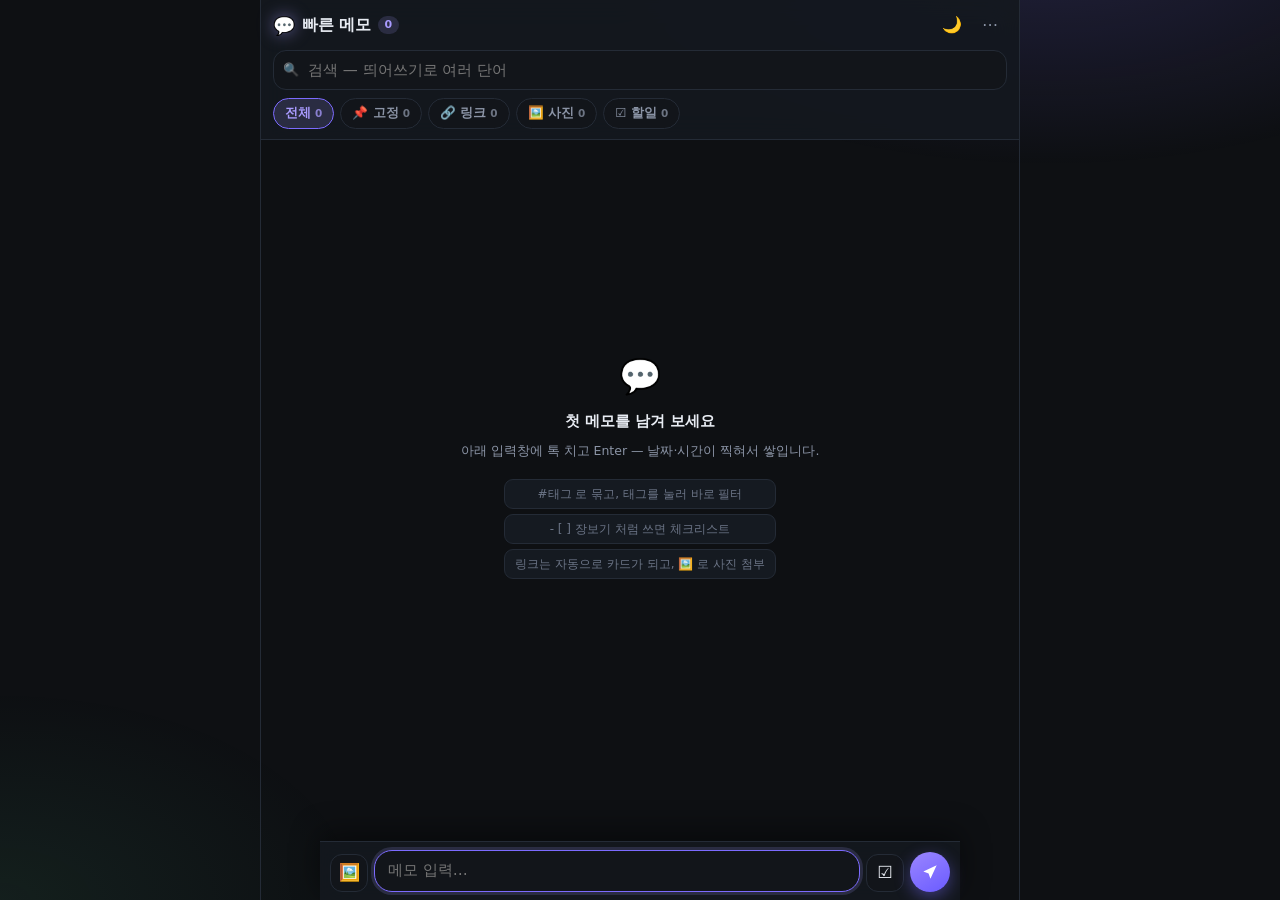
==== index.html @ 4ebcc5de "리스트 스크롤바 숨김, 입력창 안내 문구 정리" ====
<!DOCTYPE html>
<html lang="ko" data-theme="dark">
<head>
<meta charset="UTF-8" />
<meta name="viewport" content="width=device-width, initial-scale=1.0, viewport-fit=cover, maximum-scale=1" />
<title>빠른 메모 — 채팅처럼 초고속 메모</title>
<meta name="description" content="카톡 '나에게 쓰기' 대신 쓰는 채팅형 초고속 메모장. 실시간 검색·태그·사진·할일·백업, 폰 안에만 저장." />
<meta name="theme-color" content="#0e1013" />
<meta name="apple-mobile-web-app-capable" content="yes" />
<meta name="apple-mobile-web-app-status-bar-style" content="black-translucent" />
<meta name="apple-mobile-web-app-title" content="빠른 메모" />
<meta name="mobile-web-app-capable" content="yes" />
<link rel="manifest" href="manifest.webmanifest" />
<link rel="icon" href="icons/icon-192.png" sizes="192x192" />
<link rel="apple-touch-icon" href="icons/icon-180.png" />
<link rel="stylesheet" href="styles.css?v=3" />
</head>
<body>
<div class="app" id="app">

  <header class="topbar">
    <div class="toprow">
      <div class="brand">
        <span class="logo">💬</span>
        <span class="brandname">빠른 메모</span>
        <span class="badge" id="totalBadge">0</span>
      </div>
      <div class="topbtns">
        <button class="iconbtn" id="btnTheme" title="테마 전환" aria-label="테마 전환">🌙</button>
        <button class="iconbtn" id="btnMenu" title="더보기" aria-label="더보기">⋯</button>
      </div>
    </div>

    <div class="searchbox">
      <span class="sicon" aria-hidden="true">🔍</span>
      <input id="q" type="search" placeholder="검색 — 띄어쓰기로 여러 단어" autocomplete="off" autocorrect="off" spellcheck="false" enterkeyhint="search" />
      <span class="qcount" id="qcount"></span>
      <button class="qclear" id="qclear" aria-label="검색 지우기" hidden>✕</button>
    </div>

    <div class="chips" id="chips" role="tablist" aria-label="빠른 필터"></div>
  </header>

  <main class="list" id="list" aria-live="polite"></main>

  <button class="jump" id="jumpBottom" hidden>↓ 최신</button>

  <div class="toast" id="toast" role="status" hidden>
    <span class="toast-msg" id="toastMsg"></span>
    <button class="toast-act" id="toastAct">실행취소</button>
  </div>

  <footer class="composer" id="composer">
    <div class="editbar" id="editbar" hidden>
      <span>✏️ 수정 중</span>
      <button id="editCancel">취소</button>
    </div>
    <div class="attach" id="attach" hidden>
      <img id="attachImg" alt="첨부 미리보기" />
      <button id="attachRemove" aria-label="첨부 취소">✕</button>
    </div>
    <div class="inputrow">
      <button class="cbtn" id="btnPhoto" title="사진 첨부" aria-label="사진 첨부">🖼️</button>
      <textarea id="input" rows="1" placeholder="메모 입력…" enterkeyhint="send" autocapitalize="sentences" spellcheck="false" autocorrect="off"></textarea>
      <button class="cbtn" id="btnTodo" title="할일 추가" aria-label="할일 추가">☑️</button>
      <button class="send" id="btnSend" title="전송" aria-label="전송">
        <svg viewBox="0 0 24 24" width="20" height="20" aria-hidden="true"><path d="M4 11.5 20 4l-7.5 16-2.2-6.3L4 11.5Z" fill="currentColor"/></svg>
      </button>
    </div>
    <input type="file" id="fileInput" accept="image/*" hidden />
    <input type="file" id="importInput" accept="application/json,.json" hidden />
  </footer>
</div>

<div class="lightbox" id="lightbox" hidden><img id="lightboxImg" alt="" /></div>

<div class="sheetback" id="sheetback" hidden></div>
<div class="sheet" id="sheet" hidden>
  <div class="sheet-grab"></div>
  <h2>더보기</h2>
  <button class="sheetitem" data-act="export"><span>💾</span><div><b>JSON 백업 내보내기</b><small>메모·사진 전부 파일 하나로</small></div></button>
  <button class="sheetitem" data-act="import"><span>📥</span><div><b>JSON 가져오기</b><small>백업 파일 합치기 (중복은 건너뜀)</small></div></button>
  <button class="sheetitem" data-act="trash"><span>🗑️</span><div><b>휴지통</b><small id="trashCount">삭제한 메모 복원·완전삭제</small></div></button>
  <button class="sheetitem" data-act="theme"><span>🎨</span><div><b>테마 전환</b><small>다크 ↔ 라이트</small></div></button>
  <div class="sheetinfo" id="sheetInfo">저장 위치: 이 브라우저 안 (서버 전송 없음)</div>
  <button class="sheetclose" id="sheetClose">닫기</button>
</div>

<script src="app.js?v=3"></script>
</body>
</html>
---- styles.css ----
/* ===== 빠른 메모 — 채팅형 초고속 메모장 ===== */
:root {
  --bg: #0e1013;
  --bg2: #12151a;
  --panel: rgba(20, 24, 31, .92);
  --panel-solid: #151a21;
  --bubble: #1e2532;
  --bubble-me: linear-gradient(160deg, #2a2f52, #23304a);
  --line: #242b36;
  --text: #e8ecf3;
  --muted: #8b94a6;
  --muted2: #6b7486;
  --accent: #a99bff;
  --accent-solid: #7c6bff;
  --accent-soft: rgba(169, 155, 255, .16);
  --yellow: #ffd75e;
  --hl0: rgba(255, 206, 60, .32);
  --hl1: rgba(169, 155, 255, .40);
  --hl2: rgba(94, 234, 170, .28);
  --hl3: rgba(96, 180, 255, .30);
  --danger: #ff6b81;
  --ok: #4ade80;
  --shadow: 0 -8px 30px rgba(0, 0, 0, .45);
  --radius: 16px;
  --safe-b: env(safe-area-inset-bottom, 0px);
  --safe-t: env(safe-area-inset-top, 0px);
}
html[data-theme="light"] {
  --bg: #f4f5f8;
  --bg2: #ffffff;
  --panel: rgba(255, 255, 255, .92);
  --panel-solid: #ffffff;
  --bubble: #ffffff;
  --bubble-me: linear-gradient(160deg, #eae6ff, #e2ebff);
  --line: #e4e7ee;
  --text: #1a1d24;
  --muted: #6b7280;
  --muted2: #9096a3;
  --accent: #6d5bff;
  --accent-solid: #6d5bff;
  --accent-soft: rgba(109, 91, 255, .12);
  --yellow: #b8860b;
  --hl0: rgba(255, 214, 92, .65);
  --hl1: rgba(179, 164, 255, .55);
  --hl2: rgba(74, 222, 128, .40);
  --hl3: rgba(96, 180, 255, .40);
  --shadow: 0 -8px 24px rgba(20, 26, 40, .08);
}

* { box-sizing: border-box; -webkit-tap-highlight-color: transparent; }
html, body { height: 100%; }
body {
  margin: 0;
  background: var(--bg);
  color: var(--text);
  font-family: system-ui, -apple-system, "Apple SD Gothic Neo", "Malgun Gothic", "Noto Sans KR", sans-serif;
  font-size: 15px;
  line-height: 1.5;
  overscroll-behavior-y: none;
  -webkit-font-smoothing: antialiased;
}
button { font: inherit; color: inherit; background: none; border: 0; cursor: pointer; }
input, textarea { font: inherit; color: inherit; }
b { font-weight: 700; }

/* subtle background glow */
body::before {
  content: "";
  position: fixed; inset: 0;
  background:
    radial-gradient(700px 340px at 82% -8%, rgba(124, 107, 255, .18), transparent 70%),
    radial-gradient(520px 300px at 0% 100%, rgba(94, 234, 170, .07), transparent 70%);
  pointer-events: none;
  z-index: 0;
}

.app { position: relative; z-index: 1; display: flex; flex-direction: column; height: 100dvh; }

/* ===== 상단 고정 (브랜드 + 검색 + 칩) ===== */
.topbar {
  position: sticky; top: 0; z-index: 30;
  padding: calc(var(--safe-t) + 8px) 12px 6px;
  background: var(--panel);
  backdrop-filter: blur(14px) saturate(140%);
  -webkit-backdrop-filter: blur(14px) saturate(140%);
  border-bottom: 1px solid var(--line);
}
.toprow { display: flex; align-items: center; justify-content: space-between; gap: 8px; }
.brand { display: flex; align-items: center; gap: 7px; min-width: 0; }
.logo { font-size: 18px; filter: drop-shadow(0 0 8px rgba(169,155,255,.5)); }
.brandname { font-weight: 800; letter-spacing: -.2px; font-size: 16px; }
.badge {
  font-size: 11px; font-weight: 700; color: var(--accent);
  background: var(--accent-soft); padding: 1px 7px; border-radius: 999px;
}
.topbtns { display: flex; gap: 4px; }
.iconbtn {
  width: 34px; height: 34px; border-radius: 11px; font-size: 16px;
  display: grid; place-items: center; color: var(--muted);
  transition: background .15s, color .15s;
}
.iconbtn:hover, .iconbtn:active { background: var(--accent-soft); color: var(--text); }

.searchbox {
  margin-top: 8px; display: flex; align-items: center; gap: 7px;
  background: var(--bg2); border: 1px solid var(--line);
  border-radius: 13px; padding: 0 9px; height: 40px;
  transition: border-color .15s, box-shadow .15s;
}
.searchbox:focus-within { border-color: var(--accent-solid); box-shadow: 0 0 0 3px var(--accent-soft); }
.sicon { font-size: 13px; opacity: .7; }
#q {
  flex: 1; min-width: 0; height: 100%; border: 0; background: none; outline: none;
  font-size: 15px; -webkit-appearance: none;
}
#q::-webkit-search-cancel-button { display: none; }
.qcount { font-size: 11.5px; font-weight: 700; color: var(--accent); white-space: nowrap; padding-right: 4px; }
.qclear {
  flex: none;
  width: 22px; height: 22px; border-radius: 50%; display: grid; place-items: center;
  background: var(--line); color: var(--muted); font-size: 11px;
}

.chips {
  display: flex; gap: 6px; overflow-x: auto; padding: 8px 0 4px;
  scrollbar-width: none; -ms-overflow-style: none;
}
.chips::-webkit-scrollbar { display: none; }
.chip {
  flex: none; display: inline-flex; align-items: center; gap: 4px;
  padding: 5px 11px; border-radius: 999px;
  background: var(--bg2); border: 1px solid var(--line);
  font-size: 12.5px; font-weight: 600; color: var(--muted);
  white-space: nowrap; transition: all .14s;
}
.chip:active { transform: scale(.96); }
.chip.on { background: var(--accent-soft); border-color: var(--accent-solid); color: var(--accent); }
.chip .n { font-size: 10.5px; opacity: .75; font-weight: 700; }

/* ===== 리스트 ===== */
.list {
  flex: 1; overflow-y: auto; padding: 10px 12px calc(120px + var(--safe-b));
  display: flex; flex-direction: column; gap: 8px;
  scroll-behavior: smooth; scrollbar-width: none;
}
.list::-webkit-scrollbar { display: none; }
.daysep {
  position: sticky; top: -1px; z-index: 5; align-self: center;
  margin: 10px 0 4px; padding: 3px 12px; border-radius: 999px;
  background: var(--panel-solid); border: 1px solid var(--line);
  font-size: 11.5px; font-weight: 700; color: var(--muted); letter-spacing: .2px;
}
.sectionhead {
  align-self: flex-start; margin: 4px 0 0; font-size: 11.5px; font-weight: 800;
  color: var(--accent); letter-spacing: .3px;
}
.sectionhead + .msg { margin-top: 0; }

.msg {
  display: flex; align-items: flex-end; gap: 6px; justify-content: flex-end;
  position: relative;
  animation: pop .18s ease-out;
}
@keyframes pop { from { opacity: 0; transform: translateY(6px) scale(.99); } to { opacity: 1; transform: none; } }
.msg .time {
  font-size: 10.5px; color: var(--muted2); white-space: nowrap;
  margin-bottom: 4px; display: flex; flex-direction: column; align-items: flex-end; gap: 1px;
}
.msg .flags { font-size: 10px; }

.bubblewrap { max-width: 86%; display: flex; flex-direction: column; gap: 5px; min-width: 0; }
.bubble {
  position: relative;
  background: var(--bubble-me);
  border: 1px solid rgba(169, 155, 255, .18);
  border-radius: 16px 16px 5px 16px;
  padding: 9px 12px;
  font-size: 14.5px; line-height: 1.55;
  word-break: break-word; overflow-wrap: anywhere;
  box-shadow: 0 2px 10px rgba(0, 0, 0, .18);
}
html[data-theme="light"] .bubble { border-color: #d9d3ff; box-shadow: 0 1px 4px rgba(30, 30, 60, .06); }
.bubble.pinned { border-color: var(--accent-solid); box-shadow: 0 0 0 1px var(--accent-soft), 0 4px 14px rgba(124,107,255,.18); }
.bubble p { margin: 0; }
.bubble p + p { margin-top: 3px; }
.txt a, .linkline a { color: #9fc4ff; text-decoration: underline; text-underline-offset: 2px; word-break: break-all; }
html[data-theme="light"] .txt a { color: #2d5ec7; }

mark.hl0 { background: var(--hl0); color: inherit; border-radius: 3px; padding: 0 1px; }
mark.hl1 { background: var(--hl1); color: inherit; border-radius: 3px; padding: 0 1px; }
mark.hl2 { background: var(--hl2); color: inherit; border-radius: 3px; padding: 0 1px; }
mark.hl3 { background: var(--hl3); color: inherit; border-radius: 3px; padding: 0 1px; }

/* 태그 */
.tagchip {
  display: inline-block; padding: 0 6px; margin: 1px 1px;
  border-radius: 7px; background: var(--accent-soft); color: var(--accent);
  font-size: 13px; font-weight: 700; line-height: 1.5;
}
.tagchip:active { transform: scale(.96); }

/* 링크 카드 */
.linkcard {
  display: flex; align-items: center; gap: 9px;
  margin-top: 7px; padding: 8px 10px; border-radius: 12px;
  background: rgba(255, 255, 255, .05); border: 1px solid rgba(255, 255, 255, .08);
  text-decoration: none; color: inherit; max-width: 100%;
}
html[data-theme="light"] .linkcard { background: #f2f4fb; border-color: #e0e4f2; }
.linkcard:active { transform: scale(.99); }
.linkcard .ic {
  flex: none; width: 30px; height: 30px; border-radius: 9px;
  display: grid; place-items: center; font-size: 15px; background: var(--accent-soft);
}
.linkcard .lcinfo { min-width: 0; }
.linkcard .lchost { font-size: 11px; color: var(--muted); font-weight: 700; letter-spacing: .2px; }
.linkcard .lcpath {
  font-size: 12.5px; overflow: hidden; text-overflow: ellipsis; white-space: nowrap;
  max-width: 52vw; color: var(--text);
}

/* 사진 */
.thumb {
  margin-top: 7px; border-radius: 12px; overflow: hidden; line-height: 0;
  border: 1px solid rgba(255, 255, 255, .08);
}
.thumb img { width: 100%; max-height: 260px; object-fit: cover; display: block; }

/* 할일 */
.todo {
  display: flex; align-items: flex-start; gap: 8px; padding: 2px 0;
}
.todo input {
  appearance: none; -webkit-appearance: none; flex: none;
  width: 19px; height: 19px; margin: 2px 0 0; border-radius: 6px;
  border: 1.6px solid var(--muted2); background: transparent; position: relative;
  cursor: pointer; transition: all .14s;
}
.todo input:checked { background: var(--accent-solid); border-color: var(--accent-solid); }
.todo input:checked::after {
  content: ""; position: absolute; left: 5px; top: 1.5px; width: 5px; height: 10px;
  border: solid #fff; border-width: 0 2px 2px 0; transform: rotate(42deg);
}
.todo.done .tlabel { color: var(--muted2); text-decoration: line-through; }
.tlabel { flex: 1; min-width: 0; }

/* 메시지 도구 */
.tools { display: flex; gap: 3px; justify-content: flex-end; flex-wrap: wrap; }
.tools .acts { display: none; gap: 3px; }
.tools.open .acts { display: flex; }
.tools button {
  font-size: 11px; padding: 2px 7px; border-radius: 7px; color: var(--muted2);
  background: var(--panel-solid); border: 1px solid var(--line); line-height: 1.5;
}
.tools button.more { padding: 0 8px; font-size: 14px; line-height: 1.2; }
.tools button.danger { color: var(--danger); }
.tools button:active { color: var(--text); background: var(--accent-soft); }

/* 빈 화면 */
.empty {
  flex: 1; display: flex; flex-direction: column; align-items: center; justify-content: center;
  gap: 8px; color: var(--muted); text-align: center; padding: 40px 20px;
}
.empty .big { font-size: 34px; }
.empty b { color: var(--text); font-size: 15px; }
.empty small { font-size: 12.5px; line-height: 1.7; }
.empty .tips {
  margin-top: 10px; display: flex; flex-direction: column; gap: 5px;
  font-size: 12px; color: var(--muted2);
}
.empty .tips span { background: var(--panel-solid); border: 1px solid var(--line); border-radius: 9px; padding: 5px 10px; }

/* 최신으로 */
.jump {
  position: fixed; right: 14px; bottom: calc(112px + var(--safe-b)); z-index: 25;
  padding: 7px 13px; border-radius: 999px; font-size: 12px; font-weight: 700;
  background: var(--accent-solid); color: #fff; box-shadow: 0 6px 20px rgba(124, 107, 255, .45);
}

/* 토스트 */
.toast {
  position: fixed; left: 50%; transform: translateX(-50%);
  bottom: calc(104px + var(--safe-b)); z-index: 60;
  display: flex; align-items: center; gap: 10px;
  background: #1b2130; color: #eef1f8; border: 1px solid #2c3444;
  padding: 9px 12px 9px 14px; border-radius: 12px; font-size: 13px;
  box-shadow: 0 10px 30px rgba(0, 0, 0, .5); animation: pop .18s ease-out;
  max-width: calc(100vw - 30px);
}
.toast-msg { min-width: 0; overflow: hidden; text-overflow: ellipsis; white-space: nowrap; }
.toast-act { color: var(--yellow); font-weight: 800; font-size: 13px; flex: none; }

/* ===== 입력창 ===== */
.composer {
  position: fixed; left: 0; right: 0; bottom: 0; z-index: 40;
  padding: 8px 10px calc(8px + var(--safe-b));
  background: var(--panel); backdrop-filter: blur(16px) saturate(140%);
  -webkit-backdrop-filter: blur(16px) saturate(140%);
  border-top: 1px solid var(--line);
  box-shadow: var(--shadow);
}
.editbar {
  display: flex; align-items: center; justify-content: space-between;
  font-size: 12px; font-weight: 700; color: var(--accent);
  padding: 0 4px 6px;
}
.editbar button { font-size: 12px; font-weight: 700; color: var(--muted); padding: 2px 8px; border-radius: 7px; background: var(--line); }
.attach { position: relative; margin: 0 2px 7px; width: fit-content; }
.attach img { height: 68px; border-radius: 11px; display: block; border: 1px solid var(--line); }
.attach button {
  position: absolute; top: -6px; right: -6px; width: 20px; height: 20px; border-radius: 50%;
  background: var(--danger); color: #fff; font-size: 10px; display: grid; place-items: center;
  box-shadow: 0 2px 8px rgba(0, 0, 0, .4);
}
.inputrow { display: flex; align-items: flex-end; gap: 6px; }
.cbtn {
  flex: none; width: 38px; height: 38px; border-radius: 12px; font-size: 17px;
  display: grid; place-items: center; background: var(--bg2); border: 1px solid var(--line);
  transition: transform .12s, background .15s;
}
.cbtn:active { transform: scale(.94); background: var(--accent-soft); }
#input {
  flex: 1; min-width: 0; resize: none; border: 1px solid var(--line);
  background: var(--bg2); border-radius: 18px; padding: 9px 13px;
  font-size: 15px; line-height: 1.45; max-height: 132px; outline: none;
  transition: border-color .15s, box-shadow .15s;
  overflow-y: auto; scrollbar-width: none;
}
#input::-webkit-scrollbar { display: none; }
#input:focus { border-color: var(--accent-solid); box-shadow: 0 0 0 3px var(--accent-soft); }
.send {
  flex: none; width: 40px; height: 40px; border-radius: 50%;
  display: grid; place-items: center; color: #fff;
  background: linear-gradient(150deg, #9b86ff, #6a5bff);
  box-shadow: 0 5px 16px rgba(124, 107, 255, .42);
  transition: transform .12s, opacity .15s;
}
.send:active { transform: scale(.93); }
.send:disabled { opacity: .4; box-shadow: none; }

/* 라이트박스 */
.lightbox {
  position: fixed; inset: 0; z-index: 90; background: rgba(0, 0, 0, .93);
  display: grid; place-items: center; padding: 16px;
}
.lightbox img { max-width: 100%; max-height: 100%; border-radius: 8px; }

/* 시트 */
.sheetback { position: fixed; inset: 0; z-index: 70; background: rgba(0, 0, 0, .55); backdrop-filter: blur(2px); }
.sheet {
  position: fixed; left: 0; right: 0; bottom: 0; z-index: 80;
  background: var(--panel-solid); border-radius: 20px 20px 0 0;
  border-top: 1px solid var(--line);
  padding: 8px 14px calc(16px + var(--safe-b));
  display: flex; flex-direction: column; gap: 4px;
  animation: up .2s ease-out; max-height: 84dvh; overflow-y: auto;
}
@keyframes up { from { transform: translateY(24px); opacity: .6; } to { transform: none; opacity: 1; } }
.sheet-grab { width: 38px; height: 4px; border-radius: 2px; background: var(--line); margin: 4px auto 8px; }
.sheet h2 { margin: 0 0 6px 4px; font-size: 13px; color: var(--muted); font-weight: 700; }
.sheetitem {
  display: flex; align-items: center; gap: 11px; text-align: left;
  padding: 11px 10px; border-radius: 12px;
}
.sheetitem:active { background: var(--accent-soft); }
.sheetitem span { font-size: 18px; width: 24px; text-align: center; }
.sheetitem div { display: flex; flex-direction: column; }
.sheetitem b { font-size: 14px; font-weight: 700; }
.sheetitem small { font-size: 11.5px; color: var(--muted); }
.sheetinfo { font-size: 11px; color: var(--muted2); padding: 10px 4px 2px; line-height: 1.6; }
.sheetclose {
  margin-top: 6px; padding: 11px; border-radius: 12px; background: var(--bg2);
  border: 1px solid var(--line); font-weight: 700; font-size: 14px;
}
html[hidden], [hidden] { display: none !important; }

@media (min-width: 720px) {
  .app { max-width: 760px; margin: 0 auto; border-left: 1px solid var(--line); border-right: 1px solid var(--line); }
  .composer { max-width: 760px; left: 50%; transform: translateX(-50%); border-radius: 0; }
  .bubblewrap { max-width: 74%; }
}
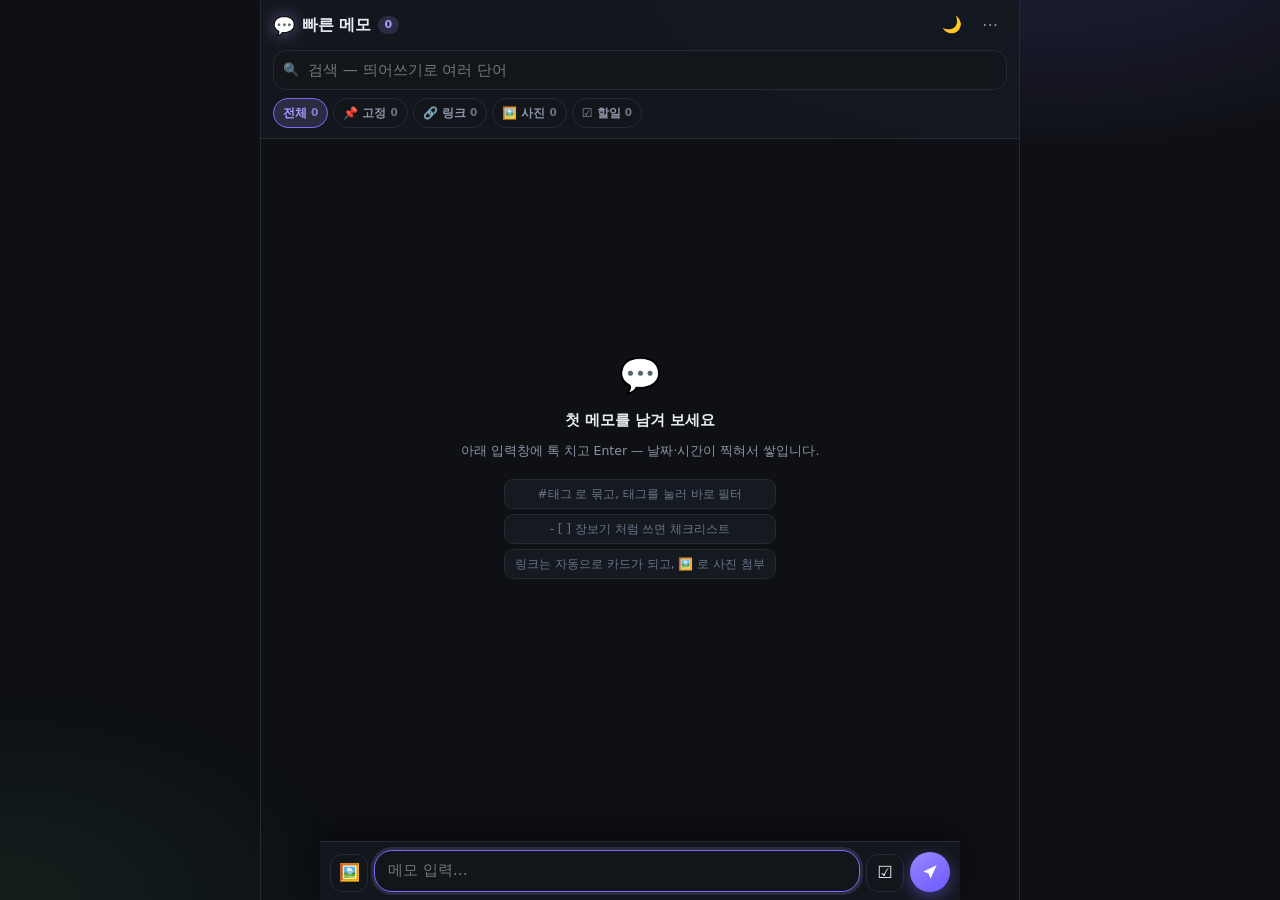
==== commit 7be3be52: "필터 칩 여백 조정, 캐시 버전 갱신" ====
--- a/index.html
+++ b/index.html
@@ -13,7 +13,7 @@
 <link rel="manifest" href="manifest.webmanifest" />
 <link rel="icon" href="icons/icon-192.png" sizes="192x192" />
 <link rel="apple-touch-icon" href="icons/icon-180.png" />
-<link rel="stylesheet" href="styles.css?v=3" />
+<link rel="stylesheet" href="styles.css?v=6" />
 </head>
 <body>
 <div class="app" id="app">
@@ -33,7 +33,7 @@
 
     <div class="searchbox">
       <span class="sicon" aria-hidden="true">🔍</span>
-      <input id="q" type="search" placeholder="검색 — 띄어쓰기로 여러 단어" autocomplete="off" autocorrect="off" spellcheck="false" enterkeyhint="search" />
+      <input id="q" type="text" inputmode="search" placeholder="검색 — 띄어쓰기로 여러 단어" autocomplete="off" autocorrect="off" spellcheck="false" enterkeyhint="search" />
       <span class="qcount" id="qcount"></span>
       <button class="qclear" id="qclear" aria-label="검색 지우기" hidden>✕</button>
     </div>
@@ -86,6 +86,6 @@
   <button class="sheetclose" id="sheetClose">닫기</button>
 </div>
 
-<script src="app.js?v=3"></script>
+<script src="app.js?v=6"></script>
 </body>
 </html>
--- a/styles.css
+++ b/styles.css
@@ -122,15 +122,15 @@
 }
 
 .chips {
-  display: flex; gap: 6px; overflow-x: auto; padding: 8px 0 4px;
+  display: flex; gap: 5px; overflow-x: auto; padding: 8px 0 4px;
   scrollbar-width: none; -ms-overflow-style: none;
 }
 .chips::-webkit-scrollbar { display: none; }
 .chip {
   flex: none; display: inline-flex; align-items: center; gap: 4px;
-  padding: 5px 11px; border-radius: 999px;
+  padding: 5px 9px; border-radius: 999px;
   background: var(--bg2); border: 1px solid var(--line);
-  font-size: 12.5px; font-weight: 600; color: var(--muted);
+  font-size: 12px; font-weight: 600; color: var(--muted);
   white-space: nowrap; transition: all .14s;
 }
 .chip:active { transform: scale(.96); }
@@ -145,7 +145,7 @@
 }
 .list::-webkit-scrollbar { display: none; }
 .daysep {
-  position: sticky; top: -1px; z-index: 5; align-self: center;
+  position: relative; z-index: 2; align-self: center;
   margin: 10px 0 4px; padding: 3px 12px; border-radius: 999px;
   background: var(--panel-solid); border: 1px solid var(--line);
   font-size: 11.5px; font-weight: 700; color: var(--muted); letter-spacing: .2px;
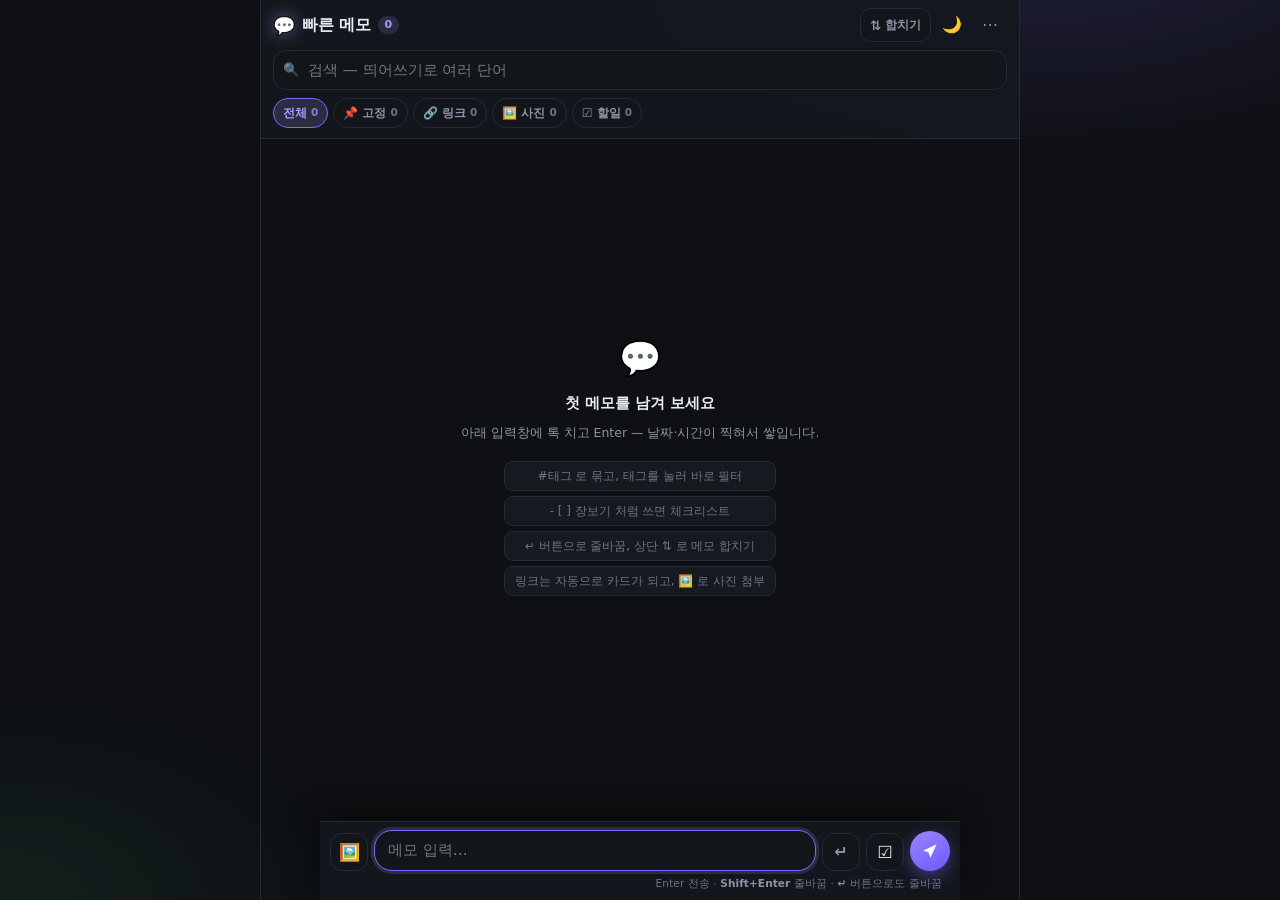
==== commit 5c5d6fd0: "줄바꿈 버튼·미리보기(pre-wrap) 추가, 메모 여러 개 합치기 기능 추가" ====
--- a/index.html
+++ b/index.html
@@ -13,7 +13,7 @@
 <link rel="manifest" href="manifest.webmanifest" />
 <link rel="icon" href="icons/icon-192.png" sizes="192x192" />
 <link rel="apple-touch-icon" href="icons/icon-180.png" />
-<link rel="stylesheet" href="styles.css?v=6" />
+<link rel="stylesheet" href="styles.css?v=7" />
 </head>
 <body>
 <div class="app" id="app">
@@ -26,6 +26,7 @@
         <span class="badge" id="totalBadge">0</span>
       </div>
       <div class="topbtns">
+        <button class="iconbtn mergebtn" id="btnMerge" title="메모 합치기" aria-label="메모 합치기"><span class="mi">⇅</span><span class="mlabel">합치기</span></button>
         <button class="iconbtn" id="btnTheme" title="테마 전환" aria-label="테마 전환">🌙</button>
         <button class="iconbtn" id="btnMenu" title="더보기" aria-label="더보기">⋯</button>
       </div>
@@ -55,6 +56,13 @@
       <span>✏️ 수정 중</span>
       <button id="editCancel">취소</button>
     </div>
+    <div class="mergebar" id="mergebar" hidden>
+      <div class="mrow1">
+        <b id="mergeCount">0개 선택</b>
+        <label class="mtoggle"><input type="checkbox" id="mergeDelOrig" checked /><span>원본 삭제</span></label>
+      </div>
+      <button class="mergego" id="mergeGo" disabled>선택한 0개 합치기</button>
+    </div>
     <div class="attach" id="attach" hidden>
       <img id="attachImg" alt="첨부 미리보기" />
       <button id="attachRemove" aria-label="첨부 취소">✕</button>
@@ -62,11 +70,13 @@
     <div class="inputrow">
       <button class="cbtn" id="btnPhoto" title="사진 첨부" aria-label="사진 첨부">🖼️</button>
       <textarea id="input" rows="1" placeholder="메모 입력…" enterkeyhint="send" autocapitalize="sentences" spellcheck="false" autocorrect="off"></textarea>
+      <button class="cbtn nl" id="btnNewline" title="줄바꿈 (Shift+Enter)" aria-label="줄바꿈">↵</button>
       <button class="cbtn" id="btnTodo" title="할일 추가" aria-label="할일 추가">☑️</button>
       <button class="send" id="btnSend" title="전송" aria-label="전송">
         <svg viewBox="0 0 24 24" width="20" height="20" aria-hidden="true"><path d="M4 11.5 20 4l-7.5 16-2.2-6.3L4 11.5Z" fill="currentColor"/></svg>
       </button>
     </div>
+    <div class="inputhint" id="inputhint">Enter 전송 · <b>Shift+Enter</b> 줄바꿈 · <b>↵</b> 버튼으로도 줄바꿈</div>
     <input type="file" id="fileInput" accept="image/*" hidden />
     <input type="file" id="importInput" accept="application/json,.json" hidden />
   </footer>
@@ -86,6 +96,6 @@
   <button class="sheetclose" id="sheetClose">닫기</button>
 </div>
 
-<script src="app.js?v=6"></script>
+<script src="app.js?v=7"></script>
 </body>
 </html>
--- a/styles.css
+++ b/styles.css
@@ -93,13 +93,20 @@
   font-size: 11px; font-weight: 700; color: var(--accent);
   background: var(--accent-soft); padding: 1px 7px; border-radius: 999px;
 }
-.topbtns { display: flex; gap: 4px; }
+.topbtns { display: flex; gap: 4px; align-items: center; }
 .iconbtn {
   width: 34px; height: 34px; border-radius: 11px; font-size: 16px;
   display: grid; place-items: center; color: var(--muted);
   transition: background .15s, color .15s;
 }
 .iconbtn:hover, .iconbtn:active { background: var(--accent-soft); color: var(--text); }
+.iconbtn.mergebtn {
+  width: auto; padding: 0 9px; gap: 4px; display: flex; align-items: center;
+  font-size: 12px; font-weight: 700; background: var(--bg2);
+  border: 1px solid var(--line); color: var(--muted);
+}
+.iconbtn.mergebtn .mi { font-size: 13px; line-height: 1; }
+.iconbtn.mergebtn.on { background: var(--accent-soft); border-color: var(--accent-solid); color: var(--accent); }
 
 .searchbox {
   margin-top: 8px; display: flex; align-items: center; gap: 7px;
@@ -183,6 +190,7 @@
 .bubble.pinned { border-color: var(--accent-solid); box-shadow: 0 0 0 1px var(--accent-soft), 0 4px 14px rgba(124,107,255,.18); }
 .bubble p { margin: 0; }
 .bubble p + p { margin-top: 3px; }
+.bubble .txt p { white-space: pre-wrap; }
 .txt a, .linkline a { color: #9fc4ff; text-decoration: underline; text-underline-offset: 2px; word-break: break-all; }
 html[data-theme="light"] .txt a { color: #2d5ec7; }
 
@@ -220,11 +228,15 @@
 }
 
 /* 사진 */
+.imgrid { margin-top: 7px; display: flex; flex-direction: column; gap: 4px; }
+.imgrid.multi { display: grid; grid-template-columns: 1fr 1fr; }
 .thumb {
   margin-top: 7px; border-radius: 12px; overflow: hidden; line-height: 0;
   border: 1px solid rgba(255, 255, 255, .08);
 }
+.imgrid > .thumb { margin-top: 0; }
 .thumb img { width: 100%; max-height: 260px; object-fit: cover; display: block; }
+.imgrid.multi .thumb img { max-height: 160px; }
 
 /* 할일 */
 .todo {
@@ -242,7 +254,7 @@
   border: solid #fff; border-width: 0 2px 2px 0; transform: rotate(42deg);
 }
 .todo.done .tlabel { color: var(--muted2); text-decoration: line-through; }
-.tlabel { flex: 1; min-width: 0; }
+.tlabel { flex: 1; min-width: 0; white-space: pre-wrap; }
 
 /* 메시지 도구 */
 .tools { display: flex; gap: 3px; justify-content: flex-end; flex-wrap: wrap; }
@@ -269,6 +281,26 @@
   font-size: 12px; color: var(--muted2);
 }
 .empty .tips span { background: var(--panel-solid); border: 1px solid var(--line); border-radius: 9px; padding: 5px 10px; }
+
+/* 선택 모드 */
+.msg.selmode { padding-left: 34px; cursor: pointer; }
+.msg.selmode .selbox {
+  position: absolute; left: 0; bottom: 14px;
+  width: 24px; height: 24px; border-radius: 50%;
+  border: 1.6px solid var(--muted2); background: var(--bg2); color: #fff;
+  font-size: 13px; font-weight: 800; line-height: 1;
+  display: grid; place-items: center; transition: all .14s;
+}
+.msg.selmode.selected .selbox { background: var(--accent-solid); border-color: var(--accent-solid); }
+.msg.selmode.selected .bubble { border-color: var(--accent-solid); box-shadow: 0 0 0 2px var(--accent-soft); }
+.msg.selmode .time { opacity: .5; }
+
+/* 합친 메모 강조 */
+.msg.flash .bubble { animation: flash 1.8s ease-out; }
+@keyframes flash {
+  0% { box-shadow: 0 0 0 3px var(--accent-solid), 0 0 18px rgba(124, 107, 255, .55); }
+  100% { box-shadow: 0 2px 10px rgba(0, 0, 0, .18); }
+}
 
 /* 최신으로 */
 .jump {
@@ -305,6 +337,31 @@
   padding: 0 4px 6px;
 }
 .editbar button { font-size: 12px; font-weight: 700; color: var(--muted); padding: 2px 8px; border-radius: 7px; background: var(--line); }
+.mergebar { padding: 0 2px 2px; }
+.mergebar .mrow1 {
+  display: flex; align-items: center; justify-content: space-between; gap: 8px;
+  padding: 0 4px 7px; font-size: 12.5px; color: var(--accent);
+}
+.mergebar .mrow1 b { font-weight: 800; }
+.mtoggle { display: flex; align-items: center; gap: 5px; font-size: 11.5px; font-weight: 700; color: var(--muted); white-space: nowrap; }
+.mtoggle input {
+  appearance: none; -webkit-appearance: none; flex: none;
+  width: 17px; height: 17px; margin: 0; border-radius: 5px; position: relative;
+  border: 1.6px solid var(--muted2); background: transparent; cursor: pointer;
+}
+.mtoggle input:checked { background: var(--accent-solid); border-color: var(--accent-solid); }
+.mtoggle input:checked::after {
+  content: ""; position: absolute; left: 4.5px; top: 1px; width: 4px; height: 9px;
+  border: solid #fff; border-width: 0 2px 2px 0; transform: rotate(42deg);
+}
+.mergego {
+  width: 100%; padding: 11px; border-radius: 12px; font-size: 14px; font-weight: 800;
+  color: #fff; background: linear-gradient(150deg, #9b86ff, #6a5bff);
+  box-shadow: 0 5px 16px rgba(124, 107, 255, .35); transition: transform .12s, opacity .15s;
+}
+.mergego:active { transform: scale(.985); }
+.mergego:disabled { opacity: .38; box-shadow: none; }
+.composer.selmode .inputrow, .composer.selmode .attach, .composer.selmode .inputhint { display: none; }
 .attach { position: relative; margin: 0 2px 7px; width: fit-content; }
 .attach img { height: 68px; border-radius: 11px; display: block; border: 1px solid var(--line); }
 .attach button {
@@ -337,6 +394,13 @@
 }
 .send:active { transform: scale(.93); }
 .send:disabled { opacity: .4; box-shadow: none; }
+.cbtn.nl { font-size: 16px; color: var(--muted); font-weight: 700; }
+.inputhint {
+  display: none; font-size: 10.5px; color: var(--muted2);
+  padding: 5px 8px 0; text-align: right; letter-spacing: .1px;
+}
+.inputhint b { color: var(--muted); font-weight: 700; }
+@media (hover: hover) and (pointer: fine) { .inputhint { display: block; } }
 
 /* 라이트박스 */
 .lightbox {
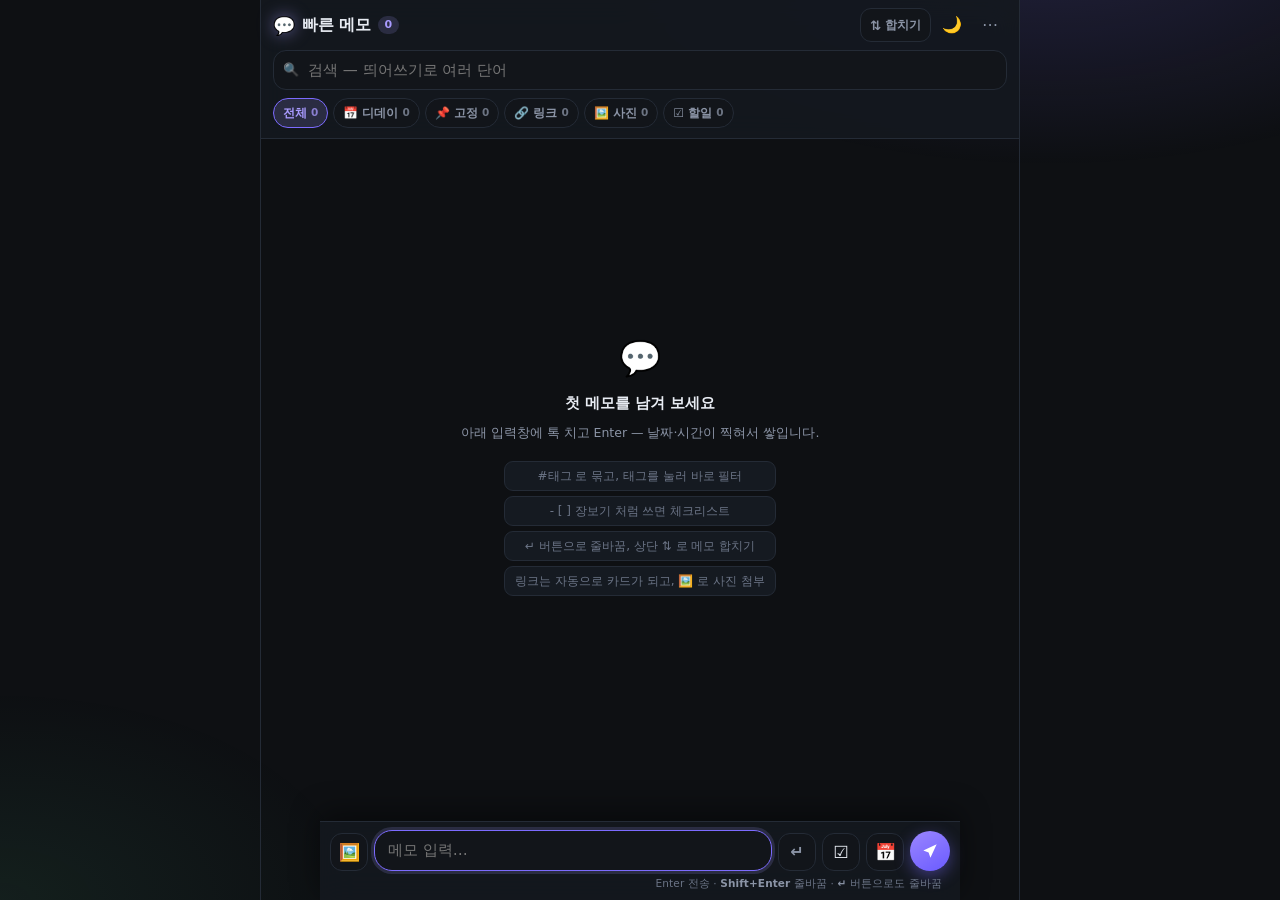
==== commit a1ffb1e1: "디데이 기능 추가: 카드 D-day 배지, 📅 날짜 지정(입력창·카드), 📅 디데이 필터, 상단 고정 배너, 캐시 v10" ====
--- a/index.html
+++ b/index.html
@@ -13,7 +13,7 @@
 <link rel="manifest" href="manifest.webmanifest" />
 <link rel="icon" href="icons/icon-192.png" sizes="192x192" />
 <link rel="apple-touch-icon" href="icons/icon-180.png" />
-<link rel="stylesheet" href="styles.css?v=7" />
+<link rel="stylesheet" href="styles.css?v=10" />
 </head>
 <body>
 <div class="app" id="app">
@@ -40,6 +40,8 @@
     </div>
 
     <div class="chips" id="chips" role="tablist" aria-label="빠른 필터"></div>
+
+    <div class="ddaybanner" id="ddayBanner" role="button" tabindex="0" aria-label="가장 가까운 디데이 메모로 이동" hidden></div>
   </header>
 
   <main class="list" id="list" aria-live="polite"></main>
@@ -63,6 +65,10 @@
       </div>
       <button class="mergego" id="mergeGo" disabled>선택한 0개 합치기</button>
     </div>
+    <div class="ddaychip" id="ddayChip" hidden>
+      <span id="ddayChipText">📅</span>
+      <button id="ddayChipClear" type="button" aria-label="디데이 취소">✕</button>
+    </div>
     <div class="attach" id="attach" hidden>
       <img id="attachImg" alt="첨부 미리보기" />
       <button id="attachRemove" aria-label="첨부 취소">✕</button>
@@ -72,11 +78,13 @@
       <textarea id="input" rows="1" placeholder="메모 입력…" enterkeyhint="send" autocapitalize="sentences" spellcheck="false" autocorrect="off"></textarea>
       <button class="cbtn nl" id="btnNewline" title="줄바꿈 (Shift+Enter)" aria-label="줄바꿈">↵</button>
       <button class="cbtn" id="btnTodo" title="할일 추가" aria-label="할일 추가">☑️</button>
+      <button class="cbtn dbtn" id="btnDday" title="디데이 날짜" aria-label="디데이 날짜 지정">📅</button>
       <button class="send" id="btnSend" title="전송" aria-label="전송">
         <svg viewBox="0 0 24 24" width="20" height="20" aria-hidden="true"><path d="M4 11.5 20 4l-7.5 16-2.2-6.3L4 11.5Z" fill="currentColor"/></svg>
       </button>
     </div>
     <div class="inputhint" id="inputhint">Enter 전송 · <b>Shift+Enter</b> 줄바꿈 · <b>↵</b> 버튼으로도 줄바꿈</div>
+    <input type="date" id="ddayInput" class="ddaypick" tabindex="-1" aria-hidden="true" />
     <input type="file" id="fileInput" accept="image/*" hidden />
     <input type="file" id="importInput" accept="application/json,.json" hidden />
   </footer>
@@ -91,11 +99,12 @@
   <button class="sheetitem" data-act="export"><span>💾</span><div><b>JSON 백업 내보내기</b><small>메모·사진 전부 파일 하나로</small></div></button>
   <button class="sheetitem" data-act="import"><span>📥</span><div><b>JSON 가져오기</b><small>백업 파일 합치기 (중복은 건너뜀)</small></div></button>
   <button class="sheetitem" data-act="trash"><span>🗑️</span><div><b>휴지통</b><small id="trashCount">삭제한 메모 복원·완전삭제</small></div></button>
+  <button class="sheetitem" data-act="banner"><span>📅</span><div><b>디데이 배너</b><small id="bannerState">가장 가까운 디데이를 상단에 표시</small></div></button>
   <button class="sheetitem" data-act="theme"><span>🎨</span><div><b>테마 전환</b><small>다크 ↔ 라이트</small></div></button>
   <div class="sheetinfo" id="sheetInfo">저장 위치: 이 브라우저 안 (서버 전송 없음)</div>
   <button class="sheetclose" id="sheetClose">닫기</button>
 </div>
 
-<script src="app.js?v=7"></script>
+<script src="app.js?v=10"></script>
 </body>
 </html>
--- a/styles.css
+++ b/styles.css
@@ -20,6 +20,8 @@
   --hl3: rgba(96, 180, 255, .30);
   --danger: #ff6b81;
   --ok: #4ade80;
+  --dday-soon-txt: #ffc04a;
+  --dday-today-txt: #ff8296;
   --shadow: 0 -8px 30px rgba(0, 0, 0, .45);
   --radius: 16px;
   --safe-b: env(safe-area-inset-bottom, 0px);
@@ -45,6 +47,8 @@
   --hl2: rgba(74, 222, 128, .40);
   --hl3: rgba(96, 180, 255, .40);
   --shadow: 0 -8px 24px rgba(20, 26, 40, .08);
+  --dday-soon-txt: #a86800;
+  --dday-today-txt: #d92b45;
 }
 
 * { box-sizing: border-box; -webkit-tap-highlight-color: transparent; }
@@ -144,6 +148,38 @@
 .chip.on { background: var(--accent-soft); border-color: var(--accent-solid); color: var(--accent); }
 .chip .n { font-size: 10.5px; opacity: .75; font-weight: 700; }
 
+/* ===== 상단 고정 디데이 배너 ===== */
+.ddaybanner {
+  display: flex; align-items: center; gap: 6px; min-width: 0;
+  margin: 4px 0 2px; padding: 5px 5px 5px 10px; border-radius: 11px;
+  background: var(--accent-soft); border: 1px solid rgba(169, 155, 255, .32);
+  font-size: 12.5px; font-weight: 700; color: var(--accent);
+  cursor: pointer; overflow: hidden;
+  transition: background .15s, border-color .15s;
+  animation: pop .18s ease-out;
+}
+.ddaybanner:active { transform: scale(.995); }
+.ddaybanner:focus-visible { outline: 2px solid var(--accent-solid); outline-offset: 1px; }
+.ddaybanner .db-dday { flex: none; font-size: 12.5px; font-weight: 800; letter-spacing: .2px; }
+.ddaybanner .db-title {
+  flex: 1 1 auto; min-width: 0; font-weight: 700; color: var(--text);
+  overflow: hidden; text-overflow: ellipsis; white-space: nowrap;
+}
+.ddaybanner .db-date { flex: none; font-size: 11px; font-weight: 700; opacity: .7; }
+.ddaybanner .db-more {
+  flex: none; font-size: 10.5px; font-weight: 800; padding: 0 5px; border-radius: 6px;
+  background: rgba(127, 127, 127, .22); color: inherit;
+}
+.ddaybanner .dbx {
+  flex: none; width: 22px; height: 22px; border-radius: 50%; display: grid; place-items: center;
+  font-size: 10px; color: inherit; background: rgba(127, 127, 127, .16);
+}
+.ddaybanner .dbx:active { background: rgba(127, 127, 127, .3); }
+.ddaybanner.soon { background: rgba(255, 176, 32, .13); border-color: rgba(255, 176, 32, .42); color: var(--dday-soon-txt); }
+.ddaybanner.today { background: rgba(255, 93, 115, .14); border-color: rgba(255, 93, 115, .46); color: var(--dday-today-txt); }
+.ddaybanner.past { background: var(--bg2); border-color: var(--line); color: var(--muted); }
+.ddaybanner.past .db-title { color: var(--muted); }
+
 /* ===== 리스트 ===== */
 .list {
   flex: 1; overflow-y: auto; padding: 10px 12px calc(120px + var(--safe-b));
@@ -242,8 +278,9 @@
 .todo {
   display: flex; align-items: flex-start; gap: 8px; padding: 2px 0;
 }
+.todo + .todo { margin-top: 1px; }
 .todo input {
-  appearance: none; -webkit-appearance: none; flex: none;
+  appearance: none; -webkit-appearance: none; flex: 0 0 auto;
   width: 19px; height: 19px; margin: 2px 0 0; border-radius: 6px;
   border: 1.6px solid var(--muted2); background: transparent; position: relative;
   cursor: pointer; transition: all .14s;
@@ -254,11 +291,38 @@
   border: solid #fff; border-width: 0 2px 2px 0; transform: rotate(42deg);
 }
 .todo.done .tlabel { color: var(--muted2); text-decoration: line-through; }
-.tlabel { flex: 1; min-width: 0; white-space: pre-wrap; }
+.tlabel { flex: 1 1 auto; min-width: 0; white-space: pre-wrap; word-break: break-word; overflow-wrap: anywhere; }
+
+/* 디데이 배지 */
+.ddaybadge {
+  display: inline-flex; align-items: center; gap: 6px;
+  margin: 0 0 6px; padding: 1px 9px 2px; border-radius: 999px;
+  font-size: 12px; font-weight: 800; letter-spacing: .2px; line-height: 1.5;
+  border: 1px solid transparent; vertical-align: top;
+}
+.ddaybadge .db-d { font-size: 12.5px; }
+.ddaybadge .db-m { font-size: 10.5px; font-weight: 700; opacity: .8; }
+.ddaybadge.future { color: var(--accent); background: var(--accent-soft); border-color: rgba(169, 155, 255, .34); }
+.ddaybadge.soon {
+  color: #241703; background: linear-gradient(150deg, #ffd75e, #ffb020);
+  box-shadow: 0 2px 10px rgba(255, 176, 32, .26);
+}
+.ddaybadge.today {
+  color: #fff; background: linear-gradient(150deg, #ff7d92, #ff4d67);
+  box-shadow: 0 3px 14px rgba(255, 77, 103, .38);
+  animation: ddaypulse 2.4s ease-in-out infinite;
+}
+@keyframes ddaypulse {
+  0%, 100% { box-shadow: 0 3px 14px rgba(255, 77, 103, .3); }
+  50% { box-shadow: 0 3px 20px rgba(255, 77, 103, .6); }
+}
+@media (prefers-reduced-motion: reduce) { .ddaybadge.today { animation: none; } }
+.ddaybadge.past { color: var(--muted2); background: transparent; border-color: var(--line); }
+button.ddaybadge:active { transform: scale(.97); }
 
 /* 메시지 도구 */
 .tools { display: flex; gap: 3px; justify-content: flex-end; flex-wrap: wrap; }
-.tools .acts { display: none; gap: 3px; }
+.tools .acts { display: none; gap: 3px; flex-wrap: wrap; justify-content: flex-end; }
 .tools.open .acts { display: flex; }
 .tools button {
   font-size: 11px; padding: 2px 7px; border-radius: 7px; color: var(--muted2);
@@ -294,6 +358,8 @@
 .msg.selmode.selected .selbox { background: var(--accent-solid); border-color: var(--accent-solid); }
 .msg.selmode.selected .bubble { border-color: var(--accent-solid); box-shadow: 0 0 0 2px var(--accent-soft); }
 .msg.selmode .time { opacity: .5; }
+.msg.selmode .todo input { pointer-events: none; }
+.msg.selmode .bubble img { cursor: pointer; }
 
 /* 합친 메모 강조 */
 .msg.flash .bubble { animation: flash 1.8s ease-out; }
@@ -361,7 +427,25 @@
 }
 .mergego:active { transform: scale(.985); }
 .mergego:disabled { opacity: .38; box-shadow: none; }
-.composer.selmode .inputrow, .composer.selmode .attach, .composer.selmode .inputhint { display: none; }
+.composer.selmode .inputrow, .composer.selmode .attach, .composer.selmode .ddaychip, .composer.selmode .inputhint { display: none; }
+/* 입력창 디데이 칩 */
+.ddaychip {
+  display: flex; align-items: center; gap: 6px; width: fit-content;
+  margin: 0 2px 7px; padding: 2px 4px 2px 10px; border-radius: 999px;
+  font-size: 12px; font-weight: 700; white-space: nowrap;
+  background: var(--accent-soft); border: 1px solid rgba(169, 155, 255, .34); color: var(--accent);
+}
+.ddaychip.soon { background: rgba(255, 176, 32, .14); border-color: rgba(255, 176, 32, .42); color: var(--dday-soon-txt); }
+.ddaychip.today { background: rgba(255, 93, 115, .14); border-color: rgba(255, 93, 115, .46); color: var(--dday-today-txt); }
+.ddaychip.past { background: var(--bg2); border-color: var(--line); color: var(--muted); }
+.ddaychip button {
+  width: 20px; height: 20px; border-radius: 50%; display: grid; place-items: center;
+  font-size: 10px; color: inherit; background: rgba(127, 127, 127, .18);
+}
+.ddaypick {
+  position: absolute; left: 2px; bottom: 6px; width: 1px; height: 1px;
+  padding: 0; border: 0; opacity: 0;
+}
 .attach { position: relative; margin: 0 2px 7px; width: fit-content; }
 .attach img { height: 68px; border-radius: 11px; display: block; border: 1px solid var(--line); }
 .attach button {
